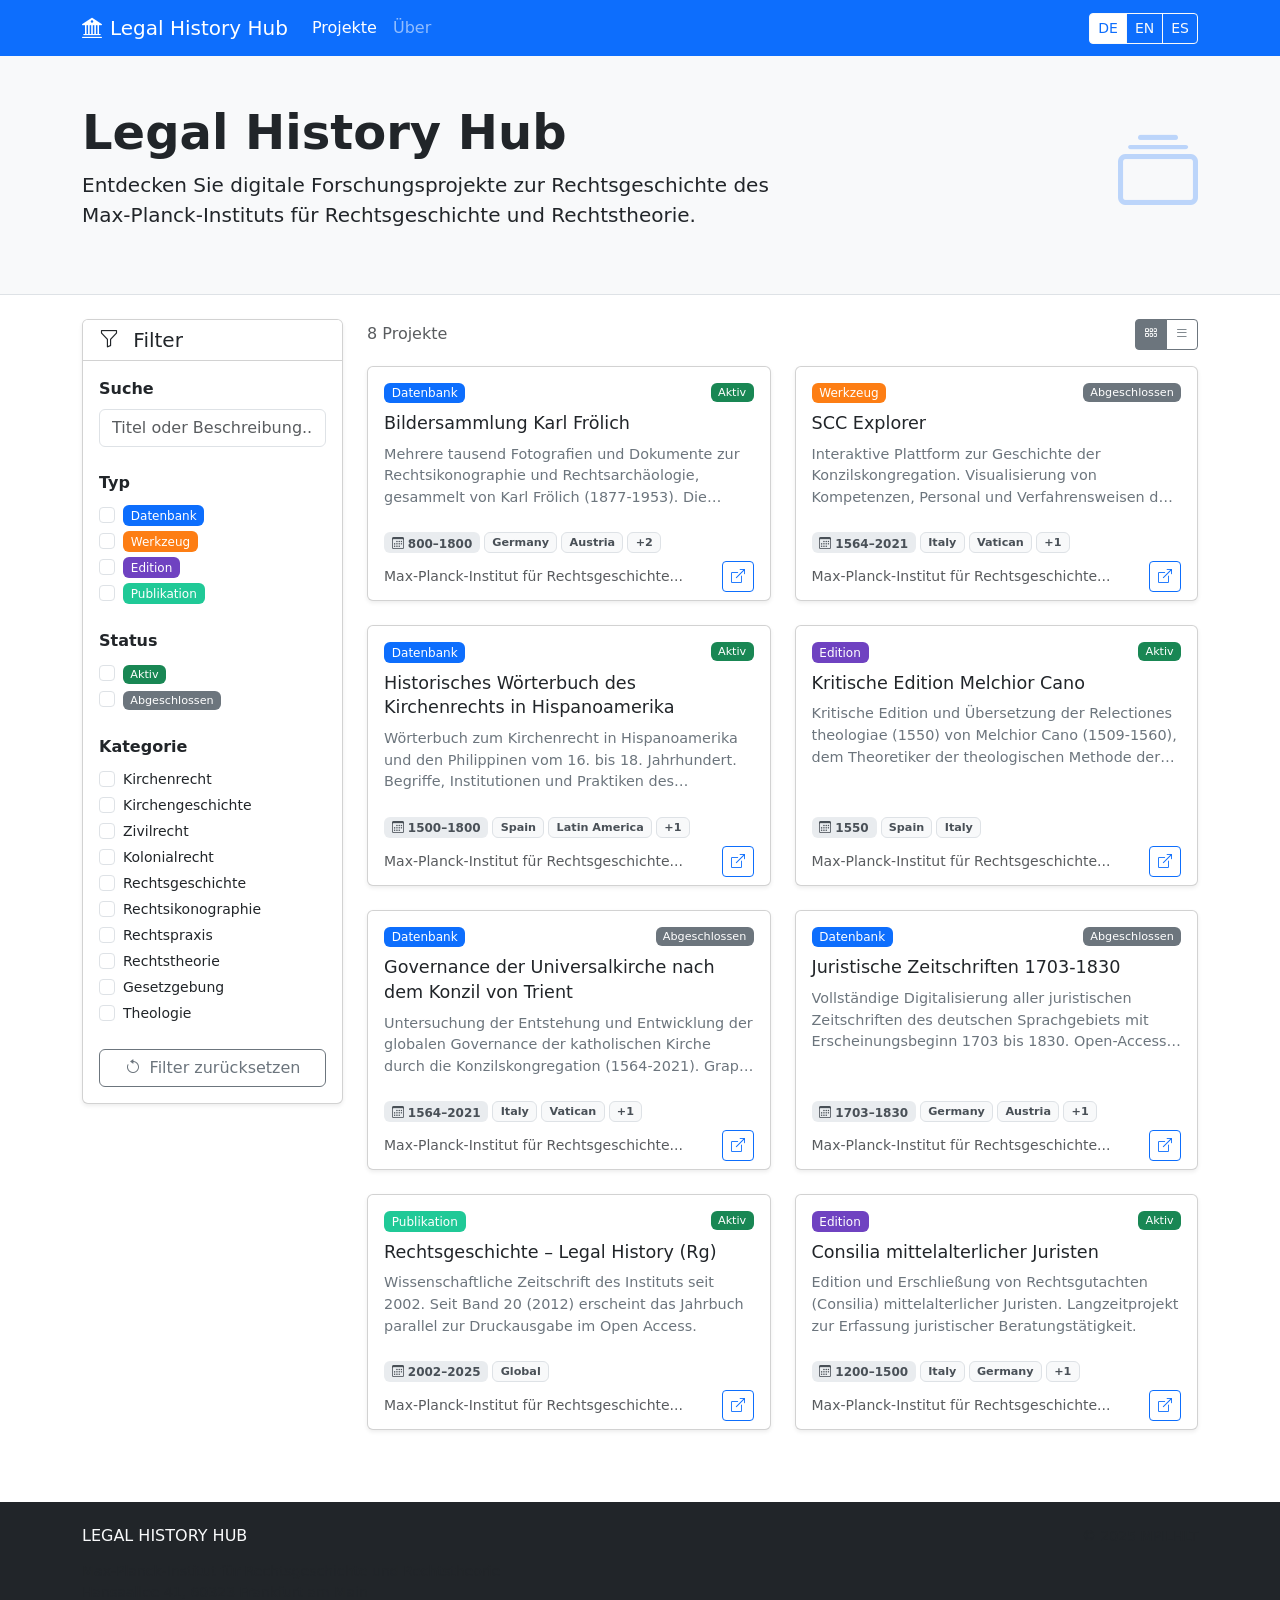
==== index.html @ d896f2d5 "Initial commit: Hub prototype + Tutorial website Hub: Vanilla JS/Bootstrap portal with Google Sheets" ====
<!DOCTYPE html>
<html lang="de">
<head>
    <meta charset="UTF-8">
    <meta name="viewport" content="width=device-width, initial-scale=1.0">
    <title>Legal History Hub</title>
    <link href="https://cdn.jsdelivr.net/npm/bootstrap@5.3.2/dist/css/bootstrap.min.css" rel="stylesheet">
    <link href="https://cdn.jsdelivr.net/npm/bootstrap-icons@1.11.1/font/bootstrap-icons.css" rel="stylesheet">
    <link href="css/style.css" rel="stylesheet">
</head>
<body>
    <!-- Navigation -->
    <nav class="navbar navbar-expand-lg navbar-dark bg-primary sticky-top">
        <div class="container">
            <a class="navbar-brand" href="#">
                <i class="bi bi-bank2 me-2"></i>Legal History Hub
            </a>
            <button class="navbar-toggler" type="button" data-bs-toggle="collapse" data-bs-target="#navbarNav">
                <span class="navbar-toggler-icon"></span>
            </button>
            <div class="collapse navbar-collapse" id="navbarNav">
                <ul class="navbar-nav me-auto">
                    <li class="nav-item">
                        <a class="nav-link active" href="#" data-i18n="nav.projects">Projekte</a>
                    </li>
                    <li class="nav-item">
                        <a class="nav-link" href="#about" data-i18n="nav.about">Über</a>
                    </li>
                </ul>
                <!-- Language Switcher -->
                <div class="btn-group" role="group" aria-label="Language">
                    <button type="button" class="btn btn-outline-light btn-sm lang-btn active" data-lang="de">DE</button>
                    <button type="button" class="btn btn-outline-light btn-sm lang-btn" data-lang="en">EN</button>
                    <button type="button" class="btn btn-outline-light btn-sm lang-btn" data-lang="es">ES</button>
                </div>
            </div>
        </div>
    </nav>

    <!-- Hero Section -->
    <header class="hero bg-light py-5">
        <div class="container">
            <div class="row align-items-center">
                <div class="col-lg-8">
                    <h1 class="display-5 fw-bold" data-i18n="hero.title">Legal History Hub</h1>
                    <p class="lead" data-i18n="hero.subtitle">
                        Entdecken Sie digitale Forschungsprojekte zur Rechtsgeschichte des Max-Planck-Instituts für Rechtsgeschichte und Rechtstheorie.
                    </p>
                </div>
                <div class="col-lg-4 text-end d-none d-lg-block">
                    <i class="bi bi-collection display-1 text-primary opacity-25"></i>
                </div>
            </div>
        </div>
    </header>

    <!-- Main Content -->
    <main class="py-4">
        <div class="container">
            <div class="row">
                <!-- Filters Sidebar -->
                <aside class="col-lg-3 mb-4">
                    <div class="card shadow-sm">
                        <div class="card-header bg-white">
                            <h5 class="mb-0">
                                <i class="bi bi-funnel me-2"></i>
                                <span data-i18n="filters.title">Filter</span>
                            </h5>
                        </div>
                        <div class="card-body">
                            <!-- Search -->
                            <div class="mb-4">
                                <label class="form-label fw-semibold" data-i18n="filters.search">Suche</label>
                                <input type="text" class="form-control" id="searchInput" data-i18n-placeholder="filters.searchPlaceholder">
                            </div>

                            <!-- Type Filter -->
                            <div class="mb-4">
                                <label class="form-label fw-semibold" data-i18n="filters.type">Typ</label>
                                <div id="typeFilters"></div>
                            </div>

                            <!-- Status Filter -->
                            <div class="mb-4">
                                <label class="form-label fw-semibold" data-i18n="filters.status">Status</label>
                                <div id="statusFilters"></div>
                            </div>

                            <!-- Category Filter -->
                            <div class="mb-4">
                                <label class="form-label fw-semibold" data-i18n="filters.category">Kategorie</label>
                                <div id="categoryFilters"></div>
                            </div>

                            <!-- Reset Button -->
                            <button class="btn btn-outline-secondary w-100" id="resetFilters">
                                <i class="bi bi-arrow-counterclockwise me-1"></i>
                                <span data-i18n="filters.reset">Filter zurücksetzen</span>
                            </button>
                        </div>
                    </div>
                </aside>

                <!-- Projects Grid -->
                <section class="col-lg-9">
                    <!-- Results Header -->
                    <div class="d-flex justify-content-between align-items-center mb-3">
                        <p class="text-muted mb-0">
                            <span id="resultCount">0</span>
                            <span data-i18n="results.projects">Projekte</span>
                        </p>
                        <div class="btn-group btn-group-sm" role="group">
                            <button type="button" class="btn btn-outline-secondary active" id="viewGrid">
                                <i class="bi bi-grid-3x2-gap"></i>
                            </button>
                            <button type="button" class="btn btn-outline-secondary" id="viewList">
                                <i class="bi bi-list"></i>
                            </button>
                        </div>
                    </div>

                    <!-- Projects Container -->
                    <div id="projectsContainer" class="row row-cols-1 row-cols-md-2 g-4">
                        <!-- Projects will be loaded here -->
                    </div>

                    <!-- Loading Spinner -->
                    <div id="loadingSpinner" class="text-center py-5">
                        <div class="spinner-border text-primary" role="status">
                            <span class="visually-hidden">Loading...</span>
                        </div>
                    </div>

                    <!-- No Results -->
                    <div id="noResults" class="text-center py-5 d-none">
                        <i class="bi bi-search display-1 text-muted"></i>
                        <p class="mt-3 text-muted" data-i18n="results.noResults">Keine Projekte gefunden.</p>
                    </div>
                </section>
            </div>
        </div>
    </main>

    <!-- Footer -->
    <footer class="bg-dark text-light py-4 mt-5">
        <div class="container">
            <div class="row">
                <div class="col-md-6">
                    <h6 class="text-uppercase mb-3">Legal History Hub</h6>
                    <p class="small text-muted">
                        Max-Planck-Institut für Rechtsgeschichte und Rechtstheorie<br>
                        Hansaallee 41, 60323 Frankfurt am Main
                    </p>
                </div>
                <div class="col-md-6 text-md-end">
                    <p class="small text-muted mb-0">
                        &copy; 2025 MPILHLT
                    </p>
                </div>
            </div>
        </div>
    </footer>

    <!-- Project Detail Modal -->
    <div class="modal fade" id="projectModal" tabindex="-1">
        <div class="modal-dialog modal-lg">
            <div class="modal-content">
                <div class="modal-header">
                    <h5 class="modal-title" id="modalTitle"></h5>
                    <button type="button" class="btn-close" data-bs-dismiss="modal"></button>
                </div>
                <div class="modal-body" id="modalBody">
                    <!-- Content loaded dynamically -->
                </div>
                <div class="modal-footer">
                    <a href="#" class="btn btn-primary" id="modalProjectLink" target="_blank">
                        <i class="bi bi-box-arrow-up-right me-1"></i>
                        <span data-i18n="modal.visitProject">Projekt besuchen</span>
                    </a>
                    <button type="button" class="btn btn-secondary" data-bs-dismiss="modal" data-i18n="modal.close">Schließen</button>
                </div>
            </div>
        </div>
    </div>

    <script src="https://cdn.jsdelivr.net/npm/bootstrap@5.3.2/dist/js/bootstrap.bundle.min.js"></script>
    <script src="js/i18n.js"></script>
    <script src="js/app.js"></script>
</body>
</html>
---- css/style.css ----
/* Legal History Hub - Custom Styles */

:root {
    --lhh-primary: #0d6efd;
    --lhh-secondary: #6c757d;
    --lhh-success: #198754;
    --lhh-warning: #ffc107;
    --lhh-dark: #212529;
}

/* Typography */
body {
    font-family: 'Segoe UI', system-ui, -apple-system, sans-serif;
}

/* Hero Section */
.hero {
    border-bottom: 1px solid #dee2e6;
}

/* Cards */
.project-card {
    transition: transform 0.2s ease, box-shadow 0.2s ease;
    height: 100%;
}

.project-card:hover {
    transform: translateY(-4px);
    box-shadow: 0 0.5rem 1rem rgba(0, 0, 0, 0.15) !important;
}

.project-card .card-title {
    font-size: 1.1rem;
    line-height: 1.4;
}

.project-card .card-text {
    font-size: 0.9rem;
    color: #6c757d;
    display: -webkit-box;
    -webkit-line-clamp: 3;
    -webkit-box-orient: vertical;
    overflow: hidden;
}

/* Type Badges */
.badge-type {
    font-size: 0.75rem;
    font-weight: 500;
}

.badge-database { background-color: #0d6efd; }
.badge-edition { background-color: #6f42c1; }
.badge-publication { background-color: #20c997; }
.badge-tool { background-color: #fd7e14; }
.badge-collection { background-color: #d63384; }
.badge-portal { background-color: #0dcaf0; }

/* Status Badges */
.badge-status {
    font-size: 0.7rem;
    font-weight: 500;
}

.badge-active { background-color: #198754; }
.badge-completed { background-color: #6c757d; }
.badge-archived { background-color: #adb5bd; color: #212529; }
.badge-planned { background-color: #ffc107; color: #212529; }

/* Filter Sidebar */
.filter-checkbox {
    cursor: pointer;
}

.filter-checkbox:hover {
    background-color: #f8f9fa;
}

/* Language Switcher */
.lang-btn.active {
    background-color: #fff;
    color: var(--lhh-primary);
}

/* List View */
.view-list .project-card {
    flex-direction: row;
}

.view-list .project-card .card-body {
    display: flex;
    flex-wrap: wrap;
    align-items: center;
    gap: 1rem;
}

.view-list .project-card .card-title {
    flex: 1;
    min-width: 200px;
    margin-bottom: 0;
}

.view-list .project-card .card-text {
    display: none;
}

/* Period Badge */
.period-badge {
    font-size: 0.75rem;
    background-color: #e9ecef;
    color: #495057;
}

/* Region Tags */
.region-tag {
    font-size: 0.7rem;
    background-color: #f8f9fa;
    border: 1px solid #dee2e6;
    color: #495057;
}

/* Modal Styles */
.modal-body h6 {
    color: var(--lhh-primary);
    font-size: 0.85rem;
    text-transform: uppercase;
    letter-spacing: 0.5px;
    margin-top: 1.5rem;
}

.modal-body h6:first-child {
    margin-top: 0;
}

/* Loading State */
#loadingSpinner {
    min-height: 200px;
    display: flex;
    align-items: center;
    justify-content: center;
}

/* Responsive Adjustments */
@media (max-width: 991.98px) {
    .hero h1 {
        font-size: 2rem;
    }

    aside.col-lg-3 {
        order: 2;
    }

    section.col-lg-9 {
        order: 1;
    }
}

/* Print Styles */
@media print {
    .navbar, .hero, aside, footer, .modal {
        display: none !important;
    }

    .project-card {
        break-inside: avoid;
        box-shadow: none !important;
        border: 1px solid #dee2e6;
    }
}
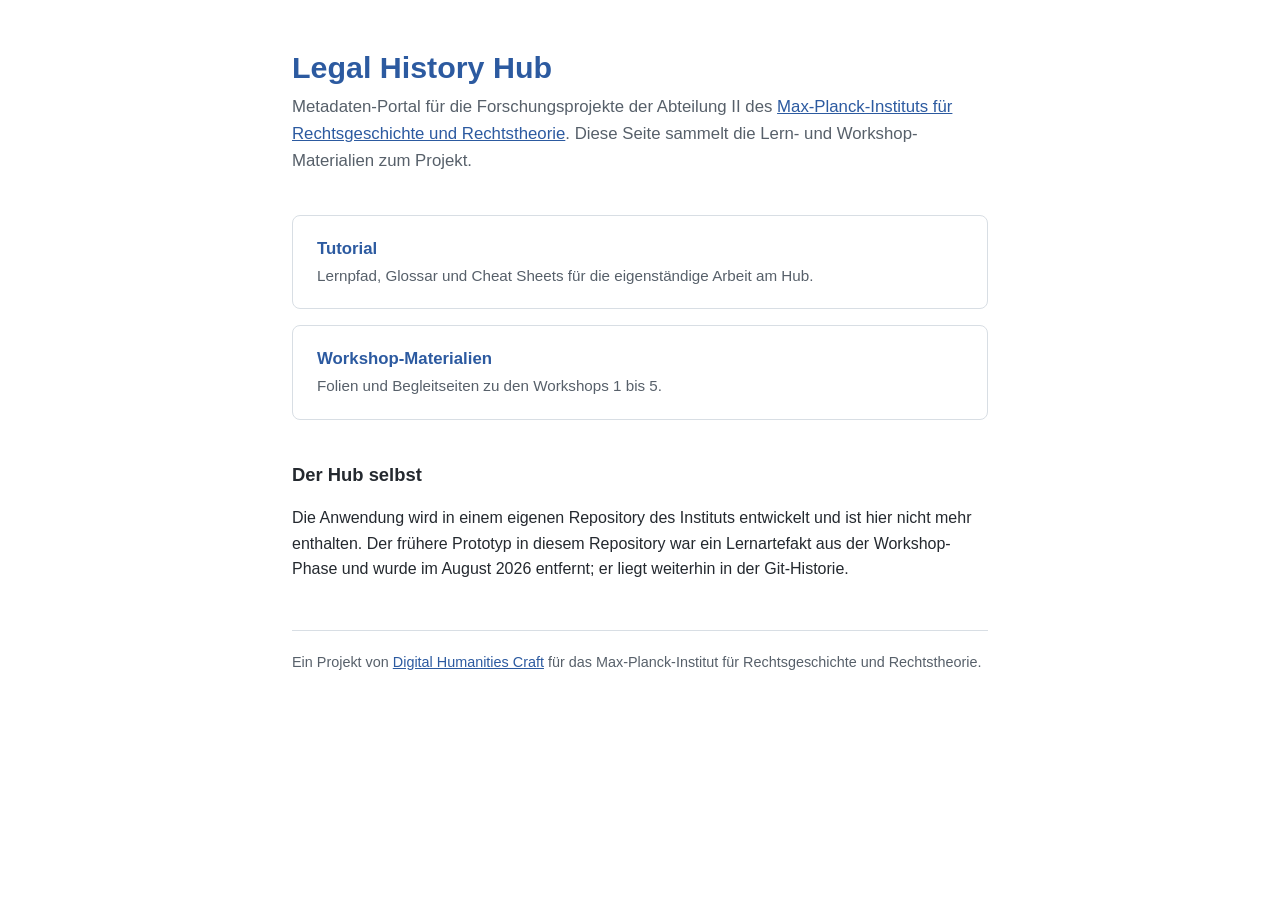
==== commit 7a63f04e: "Remove v1 hub prototype; repo now carries the empowerment track only The flat-model prototype (index" ====
--- a/index.html
+++ b/index.html
@@ -1,190 +1,66 @@
 <!DOCTYPE html>
 <html lang="de">
 <head>
-    <meta charset="UTF-8">
-    <meta name="viewport" content="width=device-width, initial-scale=1.0">
-    <title>Legal History Hub</title>
-    <link href="https://cdn.jsdelivr.net/npm/bootstrap@5.3.2/dist/css/bootstrap.min.css" rel="stylesheet">
-    <link href="https://cdn.jsdelivr.net/npm/bootstrap-icons@1.11.1/font/bootstrap-icons.css" rel="stylesheet">
-    <link href="css/style.css" rel="stylesheet">
+  <meta charset="utf-8">
+  <meta name="viewport" content="width=device-width, initial-scale=1">
+  <title>Legal History Hub – Tutorial und Workshop-Materialien</title>
+  <meta name="description" content="Lernressource und Workshop-Materialien zum Legal History Hub, dem Metadaten-Portal der Abteilung II des Max-Planck-Instituts für Rechtsgeschichte und Rechtstheorie.">
+  <link rel="icon" type="image/svg+xml" href="data:image/svg+xml,%3Csvg xmlns='http://www.w3.org/2000/svg' viewBox='0 0 32 32'%3E%3Crect width='32' height='32' rx='4' fill='%232c5aa0'/%3E%3Ctext x='16' y='24' font-size='22' text-anchor='middle' fill='white' font-family='Georgia,serif'%3EL%3C/text%3E%3C/svg%3E">
+  <style>
+    :root { --ink: #2c5aa0; --text: #24292f; --muted: #57606a; --line: #d8dee4; }
+    * { box-sizing: border-box; }
+    body {
+      margin: 0 auto; padding: 3rem 1.25rem 4rem; max-width: 46rem;
+      font-family: -apple-system, BlinkMacSystemFont, "Segoe UI", Roboto, Helvetica, Arial, sans-serif;
+      line-height: 1.6; color: var(--text); background: #fff;
+    }
+    h1 { font-size: 1.9rem; line-height: 1.25; margin: 0 0 .5rem; color: var(--ink); }
+    .lead { font-size: 1.05rem; color: var(--muted); margin: 0 0 2.5rem; }
+    h2 { font-size: 1.15rem; margin: 2.5rem 0 .75rem; }
+    a { color: var(--ink); }
+    ul { padding-left: 1.25rem; }
+    li { margin: .35rem 0; }
+    .card {
+      display: block; padding: 1.25rem 1.5rem; margin: 0 0 1rem;
+      border: 1px solid var(--line); border-radius: 8px; text-decoration: none; color: inherit;
+    }
+    .card:hover { border-color: var(--ink); }
+    .card strong { display: block; font-size: 1.05rem; color: var(--ink); }
+    .card span { color: var(--muted); font-size: .95rem; }
+    footer {
+      margin-top: 3rem; padding-top: 1.25rem; border-top: 1px solid var(--line);
+      color: var(--muted); font-size: .9rem;
+    }
+  </style>
 </head>
 <body>
-    <!-- Navigation -->
-    <nav class="navbar navbar-expand-lg navbar-dark bg-primary sticky-top">
-        <div class="container">
-            <a class="navbar-brand" href="#">
-                <i class="bi bi-bank2 me-2"></i>Legal History Hub
-            </a>
-            <button class="navbar-toggler" type="button" data-bs-toggle="collapse" data-bs-target="#navbarNav">
-                <span class="navbar-toggler-icon"></span>
-            </button>
-            <div class="collapse navbar-collapse" id="navbarNav">
-                <ul class="navbar-nav me-auto">
-                    <li class="nav-item">
-                        <a class="nav-link active" href="#" data-i18n="nav.projects">Projekte</a>
-                    </li>
-                    <li class="nav-item">
-                        <a class="nav-link" href="#about" data-i18n="nav.about">Über</a>
-                    </li>
-                </ul>
-                <!-- Language Switcher -->
-                <div class="btn-group" role="group" aria-label="Language">
-                    <button type="button" class="btn btn-outline-light btn-sm lang-btn active" data-lang="de">DE</button>
-                    <button type="button" class="btn btn-outline-light btn-sm lang-btn" data-lang="en">EN</button>
-                    <button type="button" class="btn btn-outline-light btn-sm lang-btn" data-lang="es">ES</button>
-                </div>
-            </div>
-        </div>
-    </nav>
+  <h1>Legal History Hub</h1>
+  <p class="lead">
+    Metadaten-Portal für die Forschungsprojekte der Abteilung II des
+    <a href="https://www.lhlt.mpg.de/">Max-Planck-Instituts für Rechtsgeschichte und Rechtstheorie</a>.
+    Diese Seite sammelt die Lern- und Workshop-Materialien zum Projekt.
+  </p>
 
-    <!-- Hero Section -->
-    <header class="hero bg-light py-5">
-        <div class="container">
-            <div class="row align-items-center">
-                <div class="col-lg-8">
-                    <h1 class="display-5 fw-bold" data-i18n="hero.title">Legal History Hub</h1>
-                    <p class="lead" data-i18n="hero.subtitle">
-                        Entdecken Sie digitale Forschungsprojekte zur Rechtsgeschichte des Max-Planck-Instituts für Rechtsgeschichte und Rechtstheorie.
-                    </p>
-                </div>
-                <div class="col-lg-4 text-end d-none d-lg-block">
-                    <i class="bi bi-collection display-1 text-primary opacity-25"></i>
-                </div>
-            </div>
-        </div>
-    </header>
+  <a class="card" href="tutorial/">
+    <strong>Tutorial</strong>
+    <span>Lernpfad, Glossar und Cheat Sheets für die eigenständige Arbeit am Hub.</span>
+  </a>
 
-    <!-- Main Content -->
-    <main class="py-4">
-        <div class="container">
-            <div class="row">
-                <!-- Filters Sidebar -->
-                <aside class="col-lg-3 mb-4">
-                    <div class="card shadow-sm">
-                        <div class="card-header bg-white">
-                            <h5 class="mb-0">
-                                <i class="bi bi-funnel me-2"></i>
-                                <span data-i18n="filters.title">Filter</span>
-                            </h5>
-                        </div>
-                        <div class="card-body">
-                            <!-- Search -->
-                            <div class="mb-4">
-                                <label class="form-label fw-semibold" data-i18n="filters.search">Suche</label>
-                                <input type="text" class="form-control" id="searchInput" data-i18n-placeholder="filters.searchPlaceholder">
-                            </div>
+  <a class="card" href="tutorial/#/slides/ws1-genai-fundamentals">
+    <strong>Workshop-Materialien</strong>
+    <span>Folien und Begleitseiten zu den Workshops 1 bis 5.</span>
+  </a>
 
-                            <!-- Type Filter -->
-                            <div class="mb-4">
-                                <label class="form-label fw-semibold" data-i18n="filters.type">Typ</label>
-                                <div id="typeFilters"></div>
-                            </div>
+  <h2>Der Hub selbst</h2>
+  <p>
+    Die Anwendung wird in einem eigenen Repository des Instituts entwickelt und ist hier nicht
+    mehr enthalten. Der frühere Prototyp in diesem Repository war ein Lernartefakt aus der
+    Workshop-Phase und wurde im August 2026 entfernt; er liegt weiterhin in der Git-Historie.
+  </p>
 
-                            <!-- Status Filter -->
-                            <div class="mb-4">
-                                <label class="form-label fw-semibold" data-i18n="filters.status">Status</label>
-                                <div id="statusFilters"></div>
-                            </div>
-
-                            <!-- Category Filter -->
-                            <div class="mb-4">
-                                <label class="form-label fw-semibold" data-i18n="filters.category">Kategorie</label>
-                                <div id="categoryFilters"></div>
-                            </div>
-
-                            <!-- Reset Button -->
-                            <button class="btn btn-outline-secondary w-100" id="resetFilters">
-                                <i class="bi bi-arrow-counterclockwise me-1"></i>
-                                <span data-i18n="filters.reset">Filter zurücksetzen</span>
-                            </button>
-                        </div>
-                    </div>
-                </aside>
-
-                <!-- Projects Grid -->
-                <section class="col-lg-9">
-                    <!-- Results Header -->
-                    <div class="d-flex justify-content-between align-items-center mb-3">
-                        <p class="text-muted mb-0">
-                            <span id="resultCount">0</span>
-                            <span data-i18n="results.projects">Projekte</span>
-                        </p>
-                        <div class="btn-group btn-group-sm" role="group">
-                            <button type="button" class="btn btn-outline-secondary active" id="viewGrid">
-                                <i class="bi bi-grid-3x2-gap"></i>
-                            </button>
-                            <button type="button" class="btn btn-outline-secondary" id="viewList">
-                                <i class="bi bi-list"></i>
-                            </button>
-                        </div>
-                    </div>
-
-                    <!-- Projects Container -->
-                    <div id="projectsContainer" class="row row-cols-1 row-cols-md-2 g-4">
-                        <!-- Projects will be loaded here -->
-                    </div>
-
-                    <!-- Loading Spinner -->
-                    <div id="loadingSpinner" class="text-center py-5">
-                        <div class="spinner-border text-primary" role="status">
-                            <span class="visually-hidden">Loading...</span>
-                        </div>
-                    </div>
-
-                    <!-- No Results -->
-                    <div id="noResults" class="text-center py-5 d-none">
-                        <i class="bi bi-search display-1 text-muted"></i>
-                        <p class="mt-3 text-muted" data-i18n="results.noResults">Keine Projekte gefunden.</p>
-                    </div>
-                </section>
-            </div>
-        </div>
-    </main>
-
-    <!-- Footer -->
-    <footer class="bg-dark text-light py-4 mt-5">
-        <div class="container">
-            <div class="row">
-                <div class="col-md-6">
-                    <h6 class="text-uppercase mb-3">Legal History Hub</h6>
-                    <p class="small text-muted">
-                        Max-Planck-Institut für Rechtsgeschichte und Rechtstheorie<br>
-                        Hansaallee 41, 60323 Frankfurt am Main
-                    </p>
-                </div>
-                <div class="col-md-6 text-md-end">
-                    <p class="small text-muted mb-0">
-                        &copy; 2025 MPILHLT
-                    </p>
-                </div>
-            </div>
-        </div>
-    </footer>
-
-    <!-- Project Detail Modal -->
-    <div class="modal fade" id="projectModal" tabindex="-1">
-        <div class="modal-dialog modal-lg">
-            <div class="modal-content">
-                <div class="modal-header">
-                    <h5 class="modal-title" id="modalTitle"></h5>
-                    <button type="button" class="btn-close" data-bs-dismiss="modal"></button>
-                </div>
-                <div class="modal-body" id="modalBody">
-                    <!-- Content loaded dynamically -->
-                </div>
-                <div class="modal-footer">
-                    <a href="#" class="btn btn-primary" id="modalProjectLink" target="_blank">
-                        <i class="bi bi-box-arrow-up-right me-1"></i>
-                        <span data-i18n="modal.visitProject">Projekt besuchen</span>
-                    </a>
-                    <button type="button" class="btn btn-secondary" data-bs-dismiss="modal" data-i18n="modal.close">Schließen</button>
-                </div>
-            </div>
-        </div>
-    </div>
-
-    <script src="https://cdn.jsdelivr.net/npm/bootstrap@5.3.2/dist/js/bootstrap.bundle.min.js"></script>
-    <script src="js/i18n.js"></script>
-    <script src="js/app.js"></script>
+  <footer>
+    Ein Projekt von <a href="https://dhcraft.org">Digital Humanities Craft</a> für das
+    Max-Planck-Institut für Rechtsgeschichte und Rechtstheorie.
+  </footer>
 </body>
 </html>
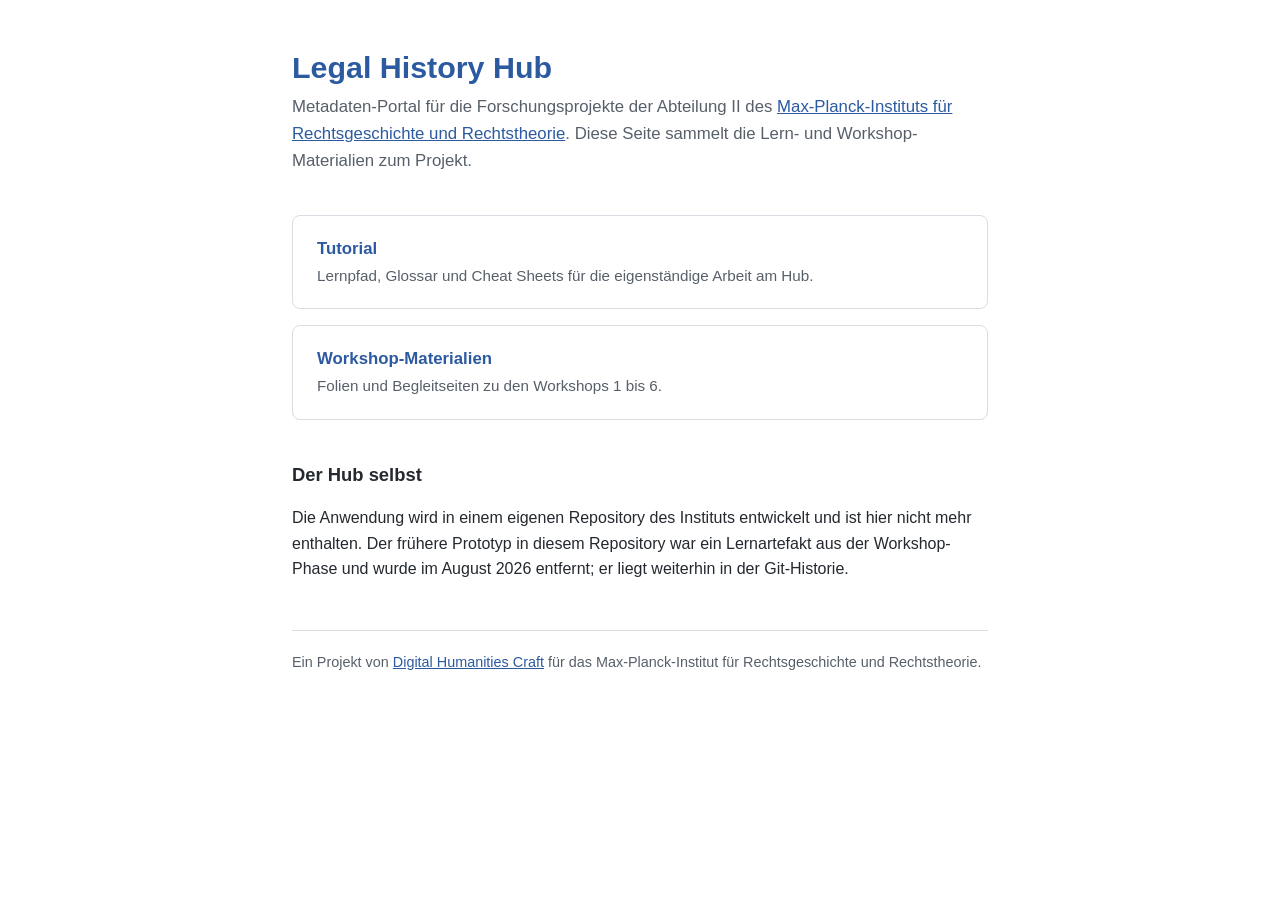
==== commit 4a3ef90e: "Publish WS6 landing page and slides (Agentic Engineering) Workshop 6 takes place on 2026-11-03. The " ====
--- a/index.html
+++ b/index.html
@@ -48,7 +48,7 @@
 
   <a class="card" href="tutorial/#/slides/ws1-genai-fundamentals">
     <strong>Workshop-Materialien</strong>
-    <span>Folien und Begleitseiten zu den Workshops 1 bis 5.</span>
+    <span>Folien und Begleitseiten zu den Workshops 1 bis 6.</span>
   </a>
 
   <h2>Der Hub selbst</h2>
